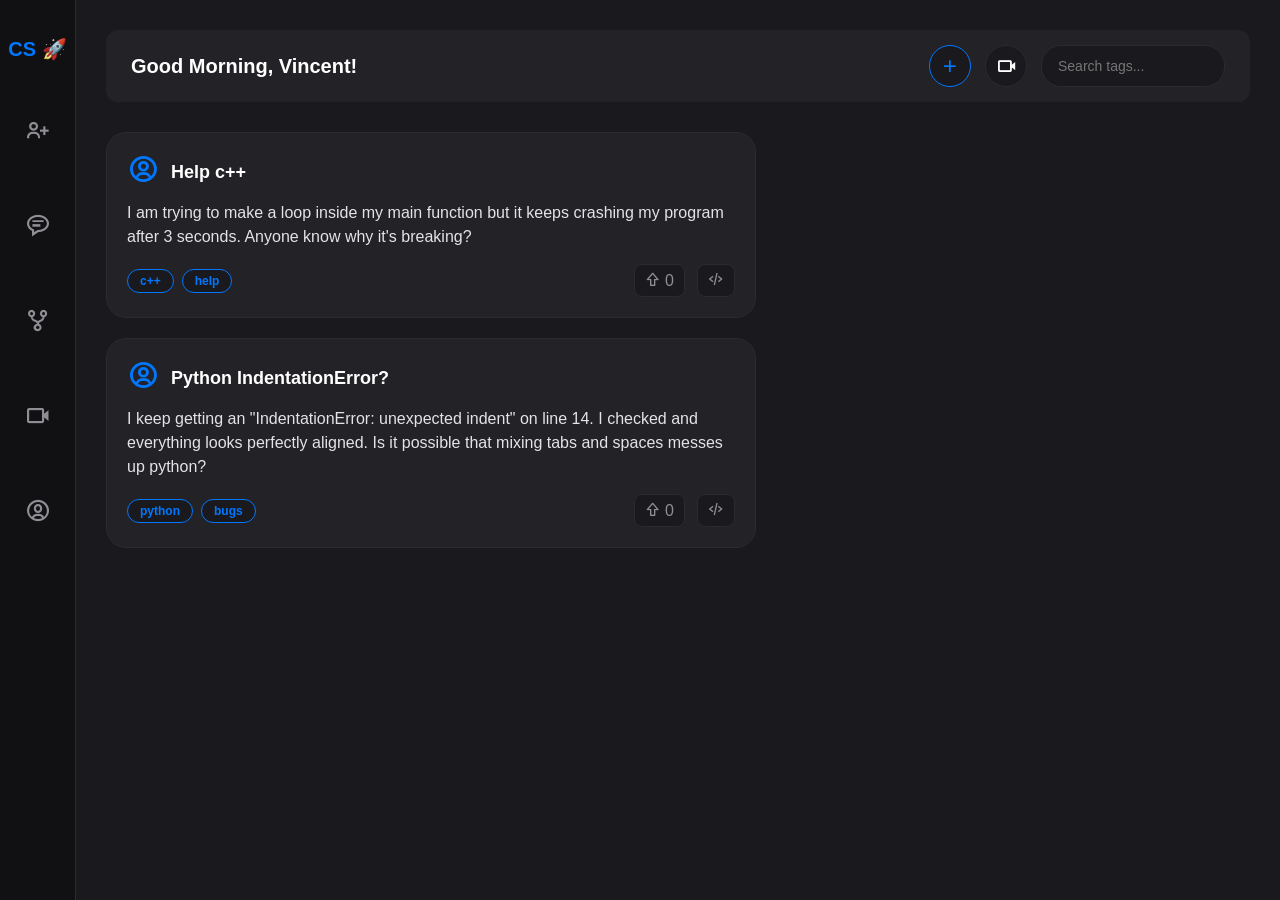
==== index.html @ 7809be81 "Update buttons to link to new pages" ====
<!DOCTYPE html>
<html>
<head>
    <title>CodeSnap</title>
    <link href='https://unpkg.com/boxicons@2.1.4/css/boxicons.min.css' rel='stylesheet'>
    <link rel="stylesheet" href="style.css">
    <script src="script.js" defer></script>
</head>
<body>

    <div class="sidebar">
        <h2>CS 🚀</h2> 
        <p><button title="Friends"><i class='bx bx-user-plus'></i></button></p>
        <p><button title="DMs"><i class='bx bx-message-rounded-detail'></i></button></p>
        <p><button title="Forums"><i class='bx bx-git-repo-forked'></i></button></p>
        <p><a href="reels.html"><button title="Reels"><i class='bx bx-video'></i></button></a></p>
        <p><button title="Profile"><i class='bx bx-user-circle'></i></button></p>
    </div>

    <div class="main-content">
        <div class="top-ribbon">
            <h1>Good Morning, Vincent!</h1>
            <div class="ribbon-actions">
                <a href="create-post.html" style="text-decoration: none;">
                    <button class="btn-primary" title="New Post"><i class='bx bx-plus'></i></button>
                </a>
                <a href="reels.html" style="text-decoration: none;">
                    <button class="btn-secondary" title="New Reel"><i class='bx bx-video'></i></button>
                </a>
                <input type="text" placeholder="Search tags...">
            </div>
        </div>

        <div class="feed-posts" id="mainFeed">
            
            <div class="post-card">
                <div class="post-header">
                    <button class="profile-link" title="View Profile"><i class='bx bx-user-circle'></i></button>
                    <h3 class="post-title">Help c++</h3>
                </div>
                <div class="post-body">
                    <p>I am trying to make a loop inside my main function but it keeps crashing my program after 3 seconds. Anyone know why it's breaking?</p>
                </div>
                <div class="post-footer">
                    <div class="tags-container">
                        <span class="tag">c++</span>
                        <span class="tag">help</span>
                    </div>
                    <div class="post-actions">
                        <button class="upvote-btn" title="Upvote"><i class='bx bx-upvote'></i> <span class="upvote-count">0</span></button>
                        <button title="Reply/Debug"><i class='bx bx-code-alt'></i></button>
                    </div>
                </div>
            </div>

            <div class="post-card">
                <div class="post-header">
                    <button class="profile-link" title="View Profile"><i class='bx bx-user-circle'></i></button>
                    <h3 class="post-title">Python IndentationError?</h3>
                </div>
                <div class="post-body">
                    <p>I keep getting an "IndentationError: unexpected indent" on line 14. I checked and everything looks perfectly aligned. Is it possible that mixing tabs and spaces messes up python?</p>
                </div>
                <div class="post-footer">
                    <div class="tags-container">
                        <span class="tag">python</span>
                        <span class="tag">bugs</span>
                    </div>
                    <div class="post-actions">
                        <button class="upvote-btn" title="Upvote"><i class='bx bx-upvote'></i> <span class="upvote-count">0</span></button>
                        <button title="Reply/Debug"><i class='bx bx-code-alt'></i></button>
                    </div>
                </div>
            </div>

        </div>
    </div>

</body>
</html>
---- style.css ----
/* 1. THE MAIN BACKGROUND */
body {
    margin: 0;
    font-family: sans-serif;
    background-color: #1a1a1e;
    color: #ffffff;
    display: flex;
    height: 100vh;
}

/* 2. THE LEFT SIDEBAR */
.sidebar {
    width: 75px;
    background-color: #111114;
    display: flex;
    flex-direction: column;
    align-items: center;
    padding-top: 20px;
    border-right: 1px solid #2a2a30;
}

.sidebar h2 {
    color: #0077ff;
    font-size: 20px;
    margin-bottom: 40px;
}

.sidebar button {
    background: none;
    border: none;
    color: #8e8e93;
    font-size: 26px;
    cursor: pointer;
    margin-bottom: 30px;
    transition: 0.2s;
}

.sidebar button:hover {
    color: #0077ff;
}

/* 3. THE MAIN CONTENT AREA */
.main-content {
    flex: 1;
    padding: 30px;
    display: flex;
    flex-direction: column;
    overflow-y: auto; /* Adds clean scrolling if you have tons of posts */
}

.top-ribbon {
    display: flex;
    align-items: center;
    justify-content: space-between;
    background-color: #222227;
    padding: 15px 25px;
    border-radius: 12px;
    margin-bottom: 30px;
}

.top-ribbon h1 {
    font-size: 20px;
    margin: 0;
}

/* 4. THE CODE-SNAP POST BUBBLES */
.feed-posts {
    display: flex;
    flex-direction: column;
    gap: 20px;
    max-width: 650px;
}

.post-card {
    background-color: #222227;
    border: 1px solid #2a2a30;
    border-radius: 20px;
    padding: 20px;
}

.post-header {
    display: flex;
    align-items: center;
    gap: 12px;
    margin-bottom: 10px;
}

.profile-link {
    background: none;
    border: none;
    color: #0077ff;
    font-size: 32px;
    cursor: pointer;
    padding: 0;
}

.post-title {
    margin: 0;
    font-size: 18px;
    font-weight: 600;
}

.post-body p {
    color: #e4e4e6;
    line-height: 1.5;
    margin: 0 0 15px 0;
}

.post-footer {
    display: flex;
    justify-content: space-between;
    align-items: center;
}

.tags-container {
    display: flex;
    gap: 8px;
}

.tag {
    background-color: #1a1a1e;
    border: 1px solid #0077ff;
    color: #0077ff;
    padding: 4px 12px;
    border-radius: 20px;
    font-size: 12px;
    font-weight: bold;
}

.post-actions {
    display: flex;
    gap: 12px;
}

.post-actions button {
    background: #1a1a1e;
    border: 1px solid #2a2a30;
    color: #8e8e93;
    padding: 6px 10px;
    border-radius: 8px;
    cursor: pointer;
    font-size: 16px;
    transition: 0.2s;
}

.post-actions button:hover {
    color: #ffffff;
    background-color: #0077ff;
    border-color: #0077ff;
}

/* 5. CIRCULAR RIBBON BUTTONS & SEARCH INTERACTION */
.ribbon-actions {
    display: flex;
    align-items: center;
    gap: 14px;
}

/* Custom large circular buttons */
.ribbon-actions button {
    background-color: #1a1a1e;
    border: 1px solid #2a2a30;
    color: #ffffff;
    width: 42px; /* Fixed equal height and width */
    height: 42px;
    border-radius: 50%; /* Makes it a perfect circle */
    display: flex;
    align-items: center;
    justify-content: center;
    font-size: 20px; /* Pumps up the size of the + and camera icon */
    cursor: pointer;
    transition: 0.2s ease;
    padding: 0;
}

.ribbon-actions button:hover {
    background-color: #0077ff;
    border-color: #0077ff;
    transform: scale(1.08); /* Tiny pop forward effect on hover */
}

/* Giving the + button a sleek permanent blue accent rim */
.ribbon-actions .btn-primary {
    border-color: #0077ff;
    color: #0077ff;
}

.ribbon-actions .btn-primary:hover {
    color: #ffffff;
}

/* Polished fully rounded search bar */
.ribbon-actions input[type="text"] {
    background-color: #1a1a1e;
    border: 1px solid #2a2a30;
    color: #ffffff;
    padding: 0 16px;
    border-radius: 20px; /* Pill-shaped search box matches the buttons */
    outline: none;
    font-size: 14px;
    width: 150px;
    height: 40px; /* Matches button height perfectly */
    transition: 0.3s cubic-bezier(0.4, 0, 0.2, 1);
}

.ribbon-actions input[type="text"]:focus {
    border-color: #0077ff;
    width: 230px; /* Smooth widening motion */
}
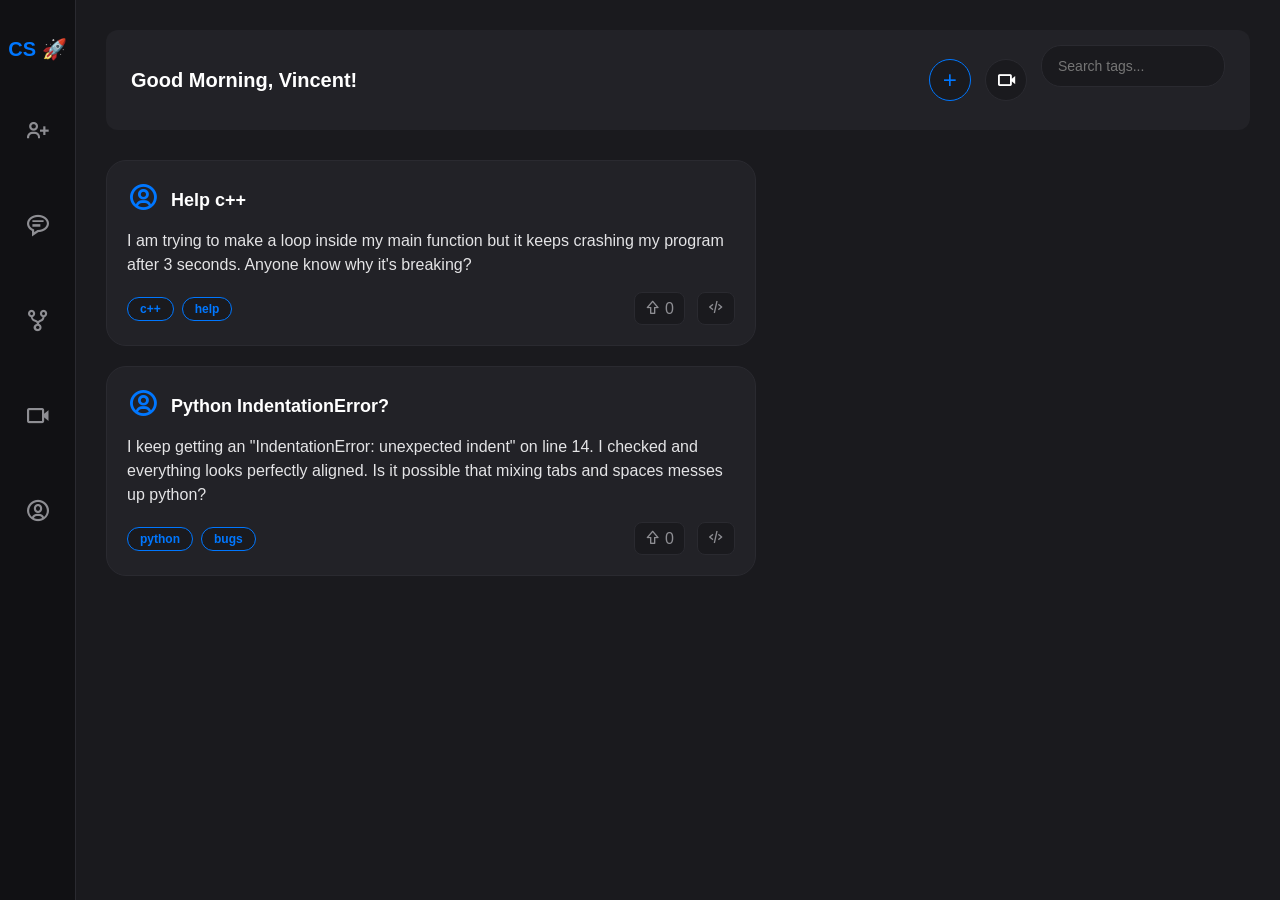
==== commit 72a641e4: "Enhance search functionality with tags input Added a search input with a tags container for better t" ====
--- a/index.html
+++ b/index.html
@@ -27,7 +27,11 @@
                 <a href="reels.html" style="text-decoration: none;">
                     <button class="btn-secondary" title="New Reel"><i class='bx bx-video'></i></button>
                 </a>
-                <input type="text" placeholder="Search tags...">
+                
+                <div style="display: flex; flex-direction: column; align-items: flex-start; gap: 8px;">
+                    <input type="text" placeholder="Search tags...">
+                    <div id="searchTagsList" class="tags-container" style="min-height: 20px;"></div>
+                </div>
             </div>
         </div>
 
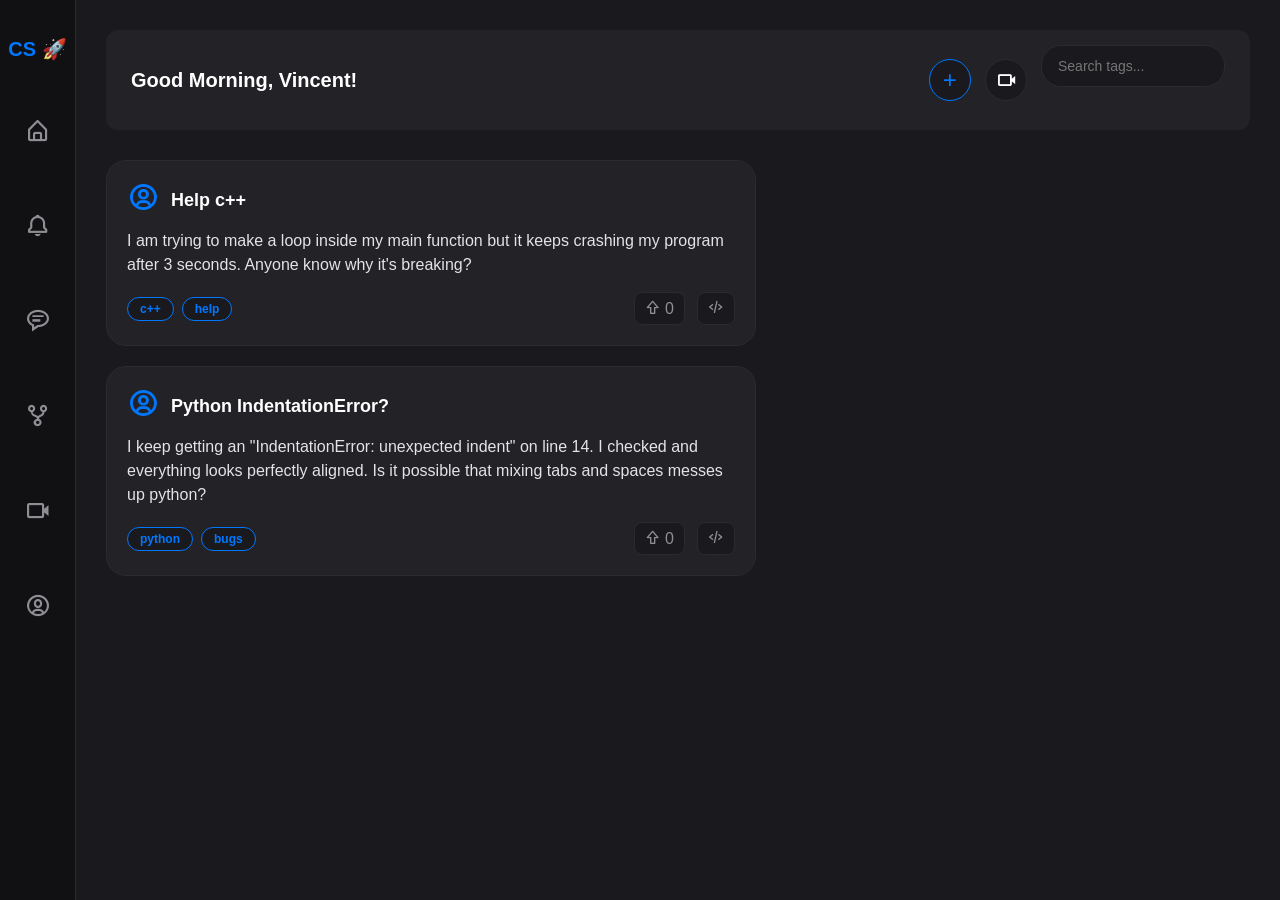
==== commit a4c3ae32: "Update sidebar links and buttons in index.html" ====
--- a/index.html
+++ b/index.html
@@ -9,12 +9,12 @@
 <body>
 
     <div class="sidebar">
-        <h2>CS 🚀</h2> 
-        <p><button title="Friends"><i class='bx bx-user-plus'></i></button></p>
-        <p><button title="DMs"><i class='bx bx-message-rounded-detail'></i></button></p>
+        <a href="index.html" style="text-decoration: none;"><h2>CS 🚀</h2></a> 
+        <p><a href="index.html"><button title="Home"><i class='bx bx-home-alt'></i></button></a></p>
+        <p><button title="Notifications"><i class='bx bx-bell'></i></button></p> <p><button title="DMs"><i class='bx bx-message-rounded-detail'></i></button></p>
         <p><button title="Forums"><i class='bx bx-git-repo-forked'></i></button></p>
         <p><a href="reels.html"><button title="Reels"><i class='bx bx-video'></i></button></a></p>
-        <p><button title="Profile"><i class='bx bx-user-circle'></i></button></p>
+        <p><a href="profile.html"><button title="Profile"><i class='bx bx-user-circle'></i></button></a></p>
     </div>
 
     <div class="main-content">
@@ -52,7 +52,16 @@
                     </div>
                     <div class="post-actions">
                         <button class="upvote-btn" title="Upvote"><i class='bx bx-upvote'></i> <span class="upvote-count">0</span></button>
-                        <button title="Reply/Debug"><i class='bx bx-code-alt'></i></button>
+                        <button class="debug-btn" title="Reply/Debug"><i class='bx bx-code-alt'></i></button>
+                    </div>
+                </div>
+                <div class="debug-panel">
+                    <div class="replies-list">
+                        <div class="reply-item"><strong>@dev_dan:</strong> Check your exit condition. You probably built an accidental infinite loop that's chewing up all your RAM memory until it crashes!</div>
+                    </div>
+                    <div class="reply-input-row">
+                        <input type="text" placeholder="Suggest a debug fix...">
+                        <button class="submit-reply-btn">Submit Fix</button>
                     </div>
                 </div>
             </div>
@@ -72,7 +81,16 @@
                     </div>
                     <div class="post-actions">
                         <button class="upvote-btn" title="Upvote"><i class='bx bx-upvote'></i> <span class="upvote-count">0</span></button>
-                        <button title="Reply/Debug"><i class='bx bx-code-alt'></i></button>
+                        <button class="debug-btn" title="Reply/Debug"><i class='bx bx-code-alt'></i></button>
+                    </div>
+                </div>
+                <div class="debug-panel">
+                    <div class="replies-list">
+                        <div class="reply-item"><strong>@py_guru:</strong> Yes! Mixing tabs and spaces is illegal in Python 3. Highlight your file and convert all indentation strictly to 4 spaces.</div>
+                    </div>
+                    <div class="reply-input-row">
+                        <input type="text" placeholder="Suggest a debug fix...">
+                        <button class="submit-reply-btn">Submit Fix</button>
                     </div>
                 </div>
             </div>
--- a/style.css
+++ b/style.css
@@ -207,3 +207,67 @@
     border-color: #0077ff;
     width: 230px; /* Smooth widening motion */
 }
+/* 7. COLLAPSIBLE DEBUG FEED (COMMENTS) */
+.debug-panel {
+    display: none; /* Completely hidden by default */
+    border-top: 1px solid #2a2a30;
+    margin-top: 15px;
+    padding-top: 15px;
+}
+
+/* The magic utility class toggled by JavaScript */
+.debug-panel.open {
+    display: block; 
+}
+
+.replies-list {
+    display: flex;
+    flex-direction: column;
+    gap: 10px;
+    margin-bottom: 15px;
+    max-height: 200px;
+    overflow-y: auto; /* Lets comments scroll if there are too many */
+}
+
+.reply-item {
+    background-color: #1a1a1e;
+    border: 1px solid #2a2a30;
+    padding: 10px 14px;
+    border-radius: 8px;
+    font-size: 14px;
+    color: #e4e4e6;
+    line-height: 1.4;
+}
+
+.reply-input-row {
+    display: flex;
+    gap: 10px;
+}
+
+.reply-input-row input {
+    background-color: #1a1a1e;
+    border: 1px solid #2a2a30;
+    color: #ffffff;
+    padding: 8px 12px;
+    border-radius: 6px;
+    outline: none;
+    flex: 1;
+    font-size: 14px;
+}
+
+.submit-reply-btn {
+    background-color: #222227;
+    border: 1px solid #0077ff;
+    color: #0077ff;
+    padding: 8px 14px;
+    border-radius: 6px;
+    cursor: pointer;
+    font-weight: bold;
+    font-size: 13px;
+    transition: 0.2s;
+}
+
+.submit-reply-btn:hover {
+    background-color: #0077ff;
+    color: #ffffff;
+}
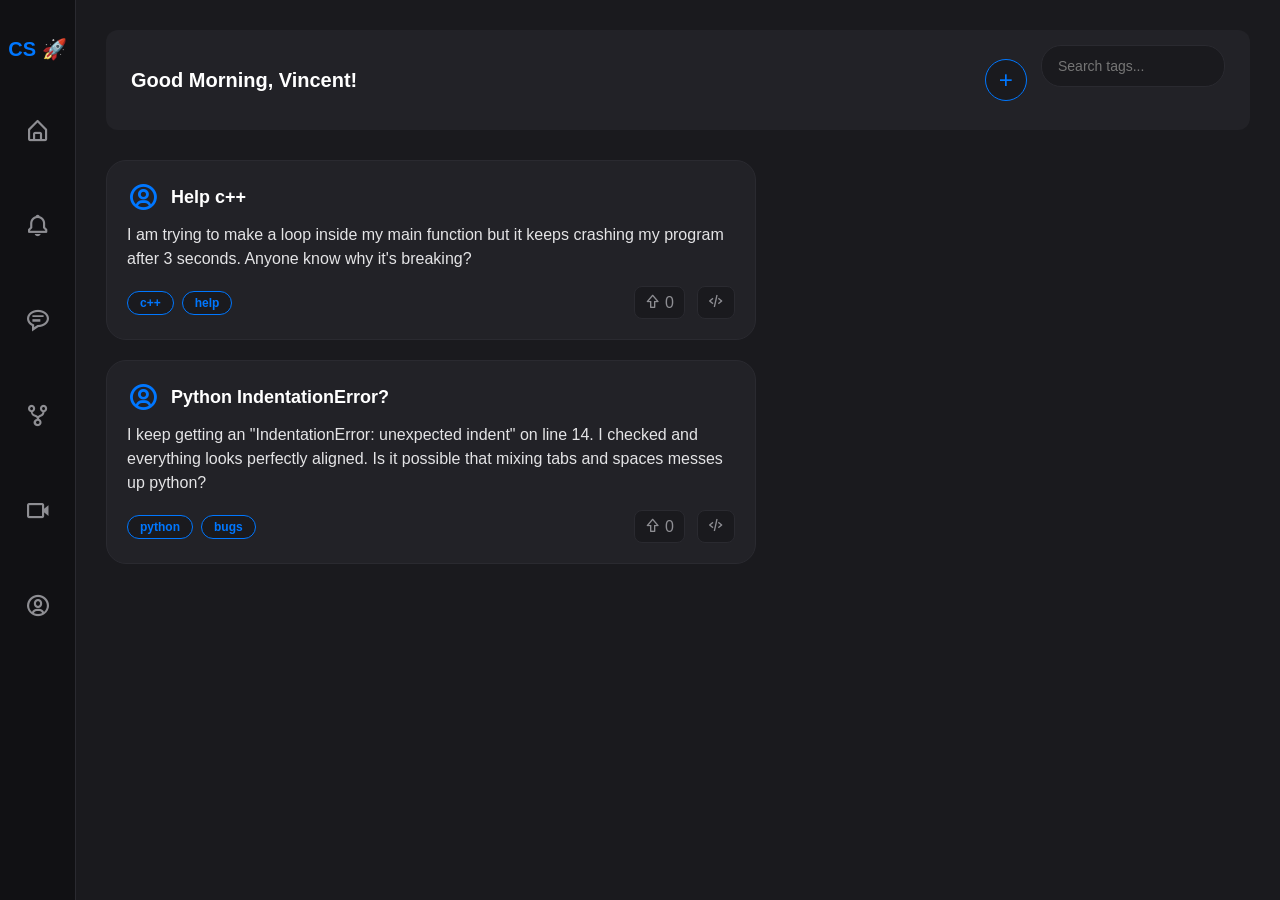
==== commit db8c8847: "Enhance sidebar and add creation modal Added a modal for creating new posts and reels, updated profi" ====
--- a/index.html
+++ b/index.html
@@ -11,8 +11,9 @@
     <div class="sidebar">
         <a href="index.html" style="text-decoration: none;"><h2>CS 🚀</h2></a> 
         <p><a href="index.html"><button title="Home"><i class='bx bx-home-alt'></i></button></a></p>
-        <p><button title="Notifications"><i class='bx bx-bell'></i></button></p> <p><button title="DMs"><i class='bx bx-message-rounded-detail'></i></button></p>
-        <p><button title="Forums"><i class='bx bx-git-repo-forked'></i></button></p>
+        <p><button title="Notifications"><i class='bx bx-bell'></i></button></p>
+        <p><button title="DMs"><i class='bx bx-message-rounded-detail'></i></button></p>
+        <p><a href="forums.html"><button title="Forums"><i class='bx bx-git-repo-forked'></i></button></a></p>
         <p><a href="reels.html"><button title="Reels"><i class='bx bx-video'></i></button></a></p>
         <p><a href="profile.html"><button title="Profile"><i class='bx bx-user-circle'></i></button></a></p>
     </div>
@@ -21,12 +22,7 @@
         <div class="top-ribbon">
             <h1>Good Morning, Vincent!</h1>
             <div class="ribbon-actions">
-                <a href="create-post.html" style="text-decoration: none;">
-                    <button class="btn-primary" title="New Post"><i class='bx bx-plus'></i></button>
-                </a>
-                <a href="reels.html" style="text-decoration: none;">
-                    <button class="btn-secondary" title="New Reel"><i class='bx bx-video'></i></button>
-                </a>
+                <button class="btn-primary" id="openCreationChoiceBtn" title="New Creation"><i class='bx bx-plus'></i></button>
                 
                 <div style="display: flex; flex-direction: column; align-items: flex-start; gap: 8px;">
                     <input type="text" placeholder="Search tags...">
@@ -39,7 +35,9 @@
             
             <div class="post-card">
                 <div class="post-header">
-                    <button class="profile-link" title="View Profile"><i class='bx bx-user-circle'></i></button>
+                    <a href="profile.html" class="profile-link" style="display:flex; align-items:center; justify-content:center; padding:0; border:none; background:none; cursor:pointer; color:#0077ff; font-size:32px; text-decoration:none;">
+                        <i class='bx bx-user-circle'></i>
+                    </a>
                     <h3 class="post-title">Help c++</h3>
                 </div>
                 <div class="post-body">
@@ -68,7 +66,9 @@
 
             <div class="post-card">
                 <div class="post-header">
-                    <button class="profile-link" title="View Profile"><i class='bx bx-user-circle'></i></button>
+                    <a href="profile.html" class="profile-link" style="display:flex; align-items:center; justify-content:center; padding:0; border:none; background:none; cursor:pointer; color:#0077ff; font-size:32px; text-decoration:none;">
+                        <i class='bx bx-user-circle'></i>
+                    </a>
                     <h3 class="post-title">Python IndentationError?</h3>
                 </div>
                 <div class="post-body">
@@ -98,5 +98,21 @@
         </div>
     </div>
 
+    <div id="createChoiceModal" class="modal-overlay">
+        <div class="modal-box" style="max-width: 320px; text-align: center;">
+            <h3 style="margin-top:0; color:#0077ff;">Create a New Snap 🚀</h3>
+            <p style="color:#8e8e93; font-size:13px; margin-bottom:20px;">What format are you sharing today?</p>
+            <div style="display: flex; flex-direction: column; gap: 12px;">
+                <a href="create-post.html" style="text-decoration: none;">
+                    <button class="submit-post-btn" style="width:100%; margin:0; padding:12px; font-size:14px;">📝 Post / Debug Thread</button>
+                </a>
+                <a href="create-reel.html" style="text-decoration: none;">
+                    <button class="submit-post-btn" style="width:100%; margin:0; padding:12px; font-size:14px; background-color:#0077ff; color:white; border:none;">🎬 Vertical Dev Reel</button>
+                </a>
+                <button id="closeChoiceModalBtn" class="submit-post-btn" style="background-color: #1a1a1e; border: 1px solid #2a2a30; color: #8e8e93; margin:0; padding:10px;">Cancel</button>
+            </div>
+        </div>
+    </div>
+
 </body>
 </html>
--- a/style.css
+++ b/style.css
@@ -1,4 +1,6 @@
-/* 1. THE MAIN BACKGROUND */
+/* ==========================================================================
+   1. THE MAIN BACKGROUND & CORE RULES
+   ========================================================================== */
 body {
     margin: 0;
     font-family: sans-serif;
@@ -8,7 +10,9 @@
     height: 100vh;
 }
 
-/* 2. THE LEFT SIDEBAR */
+/* ==========================================================================
+   2. THE LEFT SIDEBAR
+   ========================================================================== */
 .sidebar {
     width: 75px;
     background-color: #111114;
@@ -39,13 +43,15 @@
     color: #0077ff;
 }
 
-/* 3. THE MAIN CONTENT AREA */
+/* ==========================================================================
+   3. THE MAIN CONTENT AREA
+   ========================================================================== */
 .main-content {
     flex: 1;
     padding: 30px;
     display: flex;
     flex-direction: column;
-    overflow-y: auto; /* Adds clean scrolling if you have tons of posts */
+    overflow-y: auto;
 }
 
 .top-ribbon {
@@ -63,7 +69,9 @@
     margin: 0;
 }
 
-/* 4. THE CODE-SNAP POST BUBBLES */
+/* ==========================================================================
+   4. THE CODE-SNAP POST BUBBLES
+   ========================================================================== */
 .feed-posts {
     display: flex;
     flex-direction: column;
@@ -149,25 +157,26 @@
     border-color: #0077ff;
 }
 
-/* 5. CIRCULAR RIBBON BUTTONS & SEARCH INTERACTION */
+/* ==========================================================================
+   5. NAVIGATION RIBBON INTERACTIONS & SEARCH
+   ========================================================================== */
 .ribbon-actions {
     display: flex;
     align-items: center;
     gap: 14px;
 }
 
-/* Custom large circular buttons */
 .ribbon-actions button {
     background-color: #1a1a1e;
     border: 1px solid #2a2a30;
     color: #ffffff;
-    width: 42px; /* Fixed equal height and width */
+    width: 42px;
     height: 42px;
-    border-radius: 50%; /* Makes it a perfect circle */
+    border-radius: 50%;
     display: flex;
     align-items: center;
     justify-content: center;
-    font-size: 20px; /* Pumps up the size of the + and camera icon */
+    font-size: 20px;
     cursor: pointer;
     transition: 0.2s ease;
     padding: 0;
@@ -176,10 +185,9 @@
 .ribbon-actions button:hover {
     background-color: #0077ff;
     border-color: #0077ff;
-    transform: scale(1.08); /* Tiny pop forward effect on hover */
-}
-
-/* Giving the + button a sleek permanent blue accent rim */
+    transform: scale(1.08);
+}
+
 .ribbon-actions .btn-primary {
     border-color: #0077ff;
     color: #0077ff;
@@ -189,33 +197,34 @@
     color: #ffffff;
 }
 
-/* Polished fully rounded search bar */
 .ribbon-actions input[type="text"] {
     background-color: #1a1a1e;
     border: 1px solid #2a2a30;
     color: #ffffff;
     padding: 0 16px;
-    border-radius: 20px; /* Pill-shaped search box matches the buttons */
+    border-radius: 20px;
     outline: none;
     font-size: 14px;
     width: 150px;
-    height: 40px; /* Matches button height perfectly */
+    height: 40px;
     transition: 0.3s cubic-bezier(0.4, 0, 0.2, 1);
 }
 
 .ribbon-actions input[type="text"]:focus {
     border-color: #0077ff;
-    width: 230px; /* Smooth widening motion */
-}
-/* 7. COLLAPSIBLE DEBUG FEED (COMMENTS) */
+    width: 230px;
+}
+
+/* ==========================================================================
+   7. COLLAPSIBLE DEBUG FEED (COMMENTS)
+   ========================================================================== */
 .debug-panel {
-    display: none; /* Completely hidden by default */
+    display: none;
     border-top: 1px solid #2a2a30;
     margin-top: 15px;
     padding-top: 15px;
 }
 
-/* The magic utility class toggled by JavaScript */
 .debug-panel.open {
     display: block; 
 }
@@ -226,7 +235,7 @@
     gap: 10px;
     margin-bottom: 15px;
     max-height: 200px;
-    overflow-y: auto; /* Lets comments scroll if there are too many */
+    overflow-y: auto;
 }
 
 .reply-item {
@@ -271,3 +280,527 @@
     background-color: #0077ff;
     color: #ffffff;
 }
+
+/* ==========================================================================
+   8. CODE-SNAP MASTER PROFILE DESIGN
+   ========================================================================== */
+.profile-layout-grid {
+    display: flex;
+    flex-direction: row;
+    gap: 30px;
+    background-color: #222227;
+    border: 1px solid #2a2a30;
+    border-radius: 16px;
+    padding: 30px;
+    margin-bottom: 30px;
+    align-items: flex-start;
+}
+
+.profile-left-col {
+    display: flex;
+    flex-direction: column;
+    align-items: center;
+    gap: 15px;
+    min-width: 160px;
+}
+
+.pfp-container {
+    position: relative;
+    width: 110px;
+    height: 110px;
+    border-radius: 50%;
+    background-color: #1a1a1e;
+    border: 2px dashed #0077ff;
+    display: flex;
+    align-items: center;
+    justify-content: center;
+    overflow: hidden;
+    cursor: pointer;
+    transition: 0.2s;
+}
+
+.pfp-container img {
+    width: 100%;
+    height: 100%;
+    object-fit: cover;
+}
+
+.pfp-container i.placeholder-icon {
+    font-size: 45px;
+    color: #8e8e93;
+}
+
+.pfp-overlay-tint {
+    position: absolute;
+    top: 0;
+    left: 0;
+    width: 100%;
+    height: 100%;
+    background-color: rgba(0, 119, 255, 0.6);
+    display: flex;
+    align-items: center;
+    justify-content: center;
+    opacity: 0;
+    transition: 0.2s;
+    color: #ffffff;
+    font-size: 11px;
+    font-weight: bold;
+    text-align: center;
+    padding: 5px;
+}
+
+.pfp-container.edit-active:hover .pfp-overlay-tint {
+    opacity: 1;
+}
+
+.follow-stats-row {
+    display: flex;
+    gap: 15px;
+    font-size: 13px;
+    color: #8e8e93;
+}
+
+.profile-right-col {
+    flex: 1;
+    display: flex;
+    flex-direction: column;
+    gap: 10px;
+}
+
+.bio-display-box {
+    background-color: #1a1a1e;
+    border: 1px solid #2a2a30;
+    padding: 15px;
+    border-radius: 8px;
+    min-height: 80px;
+    color: #e4e4e6;
+    font-size: 14px;
+    line-height: 1.5;
+}
+
+.bio-edit-textarea {
+    width: 100%;
+    height: 80px;
+    background-color: #111114;
+    border: 1px solid #0077ff;
+    color: #ffffff;
+    padding: 12px;
+    border-radius: 8px;
+    resize: none;
+    outline: none;
+    font-size: 14px;
+    display: none;
+}
+
+/* ==========================================================================
+   9. BOTTOM NAVIGATION SUB-TABS PANEL
+   ========================================================================== */
+.profile-sub-tabs-row {
+    display: flex;
+    flex-direction: row;
+    border-bottom: 1px solid #2a2a30;
+    gap: 20px;
+    margin-bottom: 20px;
+}
+
+.profile-tab-btn {
+    background: #1a1a1e;
+    border: 1px solid #2a2a30;
+    color: #8e8e93;
+    font-size: 14px;
+    font-weight: 600;
+    padding: 8px 16px;
+    border-radius: 8px;
+    cursor: pointer;
+    transition: 0.2s;
+}
+
+.profile-tab-btn.active {
+    color: #ffffff;
+    background-color: #0077ff;
+    border-color: #0077ff;
+}
+
+.tab-pane-content {
+    display: none;
+}
+
+.tab-pane-content.active {
+    display: block;
+}
+
+/* ==========================================================================
+   10. MASTER POPUP OVERLAYS & CROP MASK RULES
+   ========================================================================== */
+.modal-overlay {
+    display: none;
+    position: fixed;
+    top: 0;
+    left: 0;
+    width: 100%;
+    height: 100%;
+    background-color: rgba(0, 0, 0, 0.85);
+    z-index: 9999;
+    justify-content: center;
+    align-items: center;
+}
+
+.modal-overlay.open {
+    display: flex;
+}
+
+.modal-box {
+    background-color: #222227;
+    border: 1px solid #2a2a30;
+    padding: 25px;
+    border-radius: 12px;
+    width: 90%;
+    max-width: 420px;
+    color: white;
+    box-shadow: 0 10px 40px rgba(0, 0, 0, 0.6);
+}
+
+.crop-bounding-circle {
+    width: 200px;
+    height: 200px;
+    border-radius: 50%;
+    border: 3px dashed #0077ff;
+    margin: 20px auto;
+    overflow: hidden;
+    display: flex;
+    align-items: center;
+    justify-content: center;
+    background-color: #111114;
+}
+
+.crop-bounding-circle img {
+    max-width: 100%;
+    max-height: 100%;
+    object-fit: cover;
+}
+/* ==========================================================================
+   11. CODE-SNAP REELS FEED ARCHITECTURE (Reinforced Container)
+   ========================================================================== */
+.reels-scroll-wrapper {
+    display: flex !important;
+    flex-direction: column;
+    align-items: center;
+    gap: 30px;
+    padding: 20px 0;
+    width: 100%;
+}
+
+.reel-viewport-card {
+    position: relative !important;
+    width: 360px;
+    height: 640px;
+    background-color: #0c0c0e !important;
+    border: 1px solid #2a2a30;
+    border-radius: 16px;
+    overflow: hidden;
+    box-shadow: 0 15px 35px rgba(0,0,0,0.5);
+    display: flex;
+    align-items: center;
+    justify-content: center;
+}
+
+.reel-video-placeholder {
+    width: 100%;
+    height: 100%;
+    background: linear-gradient(135deg, #111115 0%, #1a1a24 100%);
+    display: flex;
+    flex-direction: column;
+    align-items: center;
+    justify-content: center;
+    color: #44444a;
+}
+
+.reel-video-placeholder i.video-glow {
+    font-size: 80px;
+    color: #0077ff;
+    opacity: 0.2;
+    text-shadow: 0 0 20px rgba(0, 119, 255, 0.4);
+}
+
+.reel-bottom-meta {
+    position: absolute;
+    bottom: 0;
+    left: 0;
+    width: 75%;
+    padding: 20px;
+    background: linear-gradient(transparent, rgba(0,0,0,0.85));
+    z-index: 10;
+    text-align: left;
+}
+
+.reel-bottom-meta h3 {
+    margin: 0 0 6px 0;
+    font-size: 15px;
+    color: #ffffff;
+    display: flex;
+    align-items: center;
+    gap: 8px;
+}
+
+.reel-bottom-meta p {
+    margin: 0;
+    font-size: 13px;
+    color: #e4e4e6;
+    line-height: 1.4;
+}
+
+.reel-sidebar-actions {
+    position: absolute;
+    bottom: 30px;
+    right: 12px;
+    display: flex;
+    flex-direction: column;
+    align-items: center;
+    gap: 18px;
+    z-index: 10;
+}
+
+.reel-action-node {
+    display: flex;
+    flex-direction: column;
+    align-items: center;
+    gap: 4px;
+}
+
+.reel-action-node button {
+    background: rgba(34, 34, 39, 0.7);
+    border: 1px solid rgba(42, 42, 48, 0.5);
+    backdrop-filter: blur(8px);
+    color: #e4e4e6;
+    width: 44px;
+    height: 44px;
+    border-radius: 50%;
+    display: flex;
+    align-items: center;
+    justify-content: center;
+    font-size: 20px;
+    cursor: pointer;
+    transition: 0.2s ease;
+    padding: 0;
+}
+
+.reel-action-node button:hover {
+    transform: scale(1.1);
+    color: #ffffff;
+}
+
+.reel-action-node button.liked {
+    color: #ff3b30;
+    background: rgba(255, 59, 48, 0.15);
+    border-color: #ff3b30;
+}
+
+.reel-action-node span {
+    font-size: 12px;
+    color: #8e8e93;
+    font-weight: 600;
+}
+
+/* ==========================================================================
+   12. REELS COMMENT DRAWER LAYOUT (Solid & PFP Formatted)
+   ========================================================================== */
+.reel-comment-drawer {
+    position: absolute !important;
+    bottom: 0 !important;
+    left: 0 !important;
+    right: 0 !important;
+    width: 100% !important;
+    height: 65% !important;
+    background-color: #16161a !important; /* 100% solid color background */
+    border-top: 1px solid #2a2a30 !important;
+    border-radius: 16px 16px 0 0 !important;
+    z-index: 500 !important; /* Forces it over metadata and buttons */
+    display: none; 
+    flex-direction: column;
+    padding: 15px !important;
+    box-sizing: border-box !important;
+}
+
+.reel-comment-drawer.open {
+    display: flex !important;
+}
+
+.reel-comment-header {
+    display: flex !important;
+    justify-content: space-between !important;
+    align-items: center !important;
+    margin-bottom: 12px !important;
+    color: #ffffff !important;
+    font-weight: bold !important;
+    font-size: 14px !important;
+}
+
+.reel-comment-close {
+    background: none !important;
+    border: none !important;
+    color: #8e8e93 !important;
+    font-size: 18px !important;
+    cursor: pointer !important;
+    padding: 0 !important;
+}
+
+.reel-comments-list {
+    flex: 1 !important;
+    overflow-y: auto !important;
+    display: flex !important;
+    flex-direction: column !important;
+    gap: 10px !important;
+    margin-bottom: 12px !important;
+}
+
+/* Custom layout format for PFP comment rows */
+.reel-comment-item {
+    display: flex !important;
+    align-items: flex-start !important;
+    gap: 10px !important;
+    background-color: #222227 !important;
+    border: 1px solid #2a2a30 !important;
+    padding: 10px !important;
+    border-radius: 10px !important;
+}
+
+.reel-comment-pfp-link {
+    display: block !important;
+    width: 28px !important;
+    height: 28px !important;
+    border-radius: 50% !important;
+    overflow: hidden !important;
+    flex-shrink: 0 !important;
+}
+
+.reel-comment-pfp-link img {
+    width: 100% !important;
+    height: 100% !important;
+    object-fit: cover !important;
+}
+
+.reel-comment-pfp-link i {
+    font-size: 28px !important;
+    color: #8e8e93 !important;
+}
+
+.reel-comment-text-block {
+    flex: 1 !important;
+    text-align: left !important;
+}
+
+.reel-comment-text-block strong {
+    display: block !important;
+    font-size: 12px !important;
+    color: #0077ff !important;
+    margin-bottom: 2px !important;
+}
+
+.reel-comment-text-block p {
+    margin: 0 !important;
+    font-size: 12px !important;
+    color: #e4e4e6 !important;
+    line-height: 1.4 !important;
+}
+
+.reel-comment-input-row {
+    display: flex !important;
+    gap: 8px !important;
+    width: 100% !important;
+    box-sizing: border-box !important;
+}
+
+.reel-comment-input-row input {
+    background-color: #222227 !important;
+    border: 1px solid #2a2a30 !important;
+    color: #ffffff !important;
+    padding: 8px 12px !important;
+    border-radius: 6px !important;
+    outline: none !important;
+    flex: 1 !important;
+    font-size: 13px !important;
+    box-sizing: border-box !important;
+}
+
+.reel-comment-submit-btn {
+    background: #222227 !important;
+    border: 1px solid #0077ff !important;
+    color: #0077ff !important;
+    padding: 6px 14px !important;
+    border-radius: 6px !important;
+    cursor: pointer !important;
+    font-weight: bold !important;
+    font-size: 12px !important;
+}
+
+.reel-comment-submit-btn:hover {
+    background-color: #0077ff !important;
+    color: #ffffff !important;
+}
+
+/* ==========================================================================
+   13. REELS CODE SNIPPET DRAWER LAYOUT (Solid & Self-Contained)
+   ========================================================================== */
+.reel-code-drawer {
+    position: absolute !important;
+    bottom: 0 !important;
+    left: 0 !important;
+    right: 0 !important;
+    width: 100% !important;
+    height: 70% !important;
+    background-color: #111114 !important; /* 100% solid dark area background */
+    border-top: 1px solid #2a2a30 !important;
+    border-radius: 16px 16px 0 0 !important;
+    z-index: 600 !important; /* Layers directly over everything else when active */
+    display: none;
+    flex-direction: column;
+    padding: 15px !important;
+    box-sizing: border-box !important;
+}
+
+.reel-code-drawer.open {
+    display: flex !important;
+}
+
+.reel-code-header {
+    display: flex !important;
+    justify-content: space-between !important;
+    align-items: center !important;
+    margin-bottom: 12px !important;
+}
+
+.reel-code-copy-btn {
+    background: #1a1a1e !important;
+    border: 1px solid #2a2a30 !important;
+    color: #8e8e93 !important;
+    font-size: 11px !important;
+    padding: 4px 10px !important;
+    border-radius: 6px !important;
+    cursor: pointer !important;
+    display: flex !important;
+    align-items: center !important;
+    gap: 4px !important;
+}
+
+.reel-code-copy-btn:hover {
+    color: #ffffff !important;
+    border-color: #0077ff !important;
+}
+
+.reel-code-view-area {
+    flex: 1 !important;
+    background-color: #0c0c0e !important;
+    border: 1px solid #2a2a30 !important;
+    border-radius: 8px !important;
+    padding: 12px !important;
+    margin: 0 !important;
+    overflow: auto !important;
+    text-align: left !important;
+}
+
+.reel-code-view-area code {
+    font-family: monospace !important;
+    font-size: 12px !important;
+    color: #a9b7c6 !important;
+    white-space: pre !important;
+}
